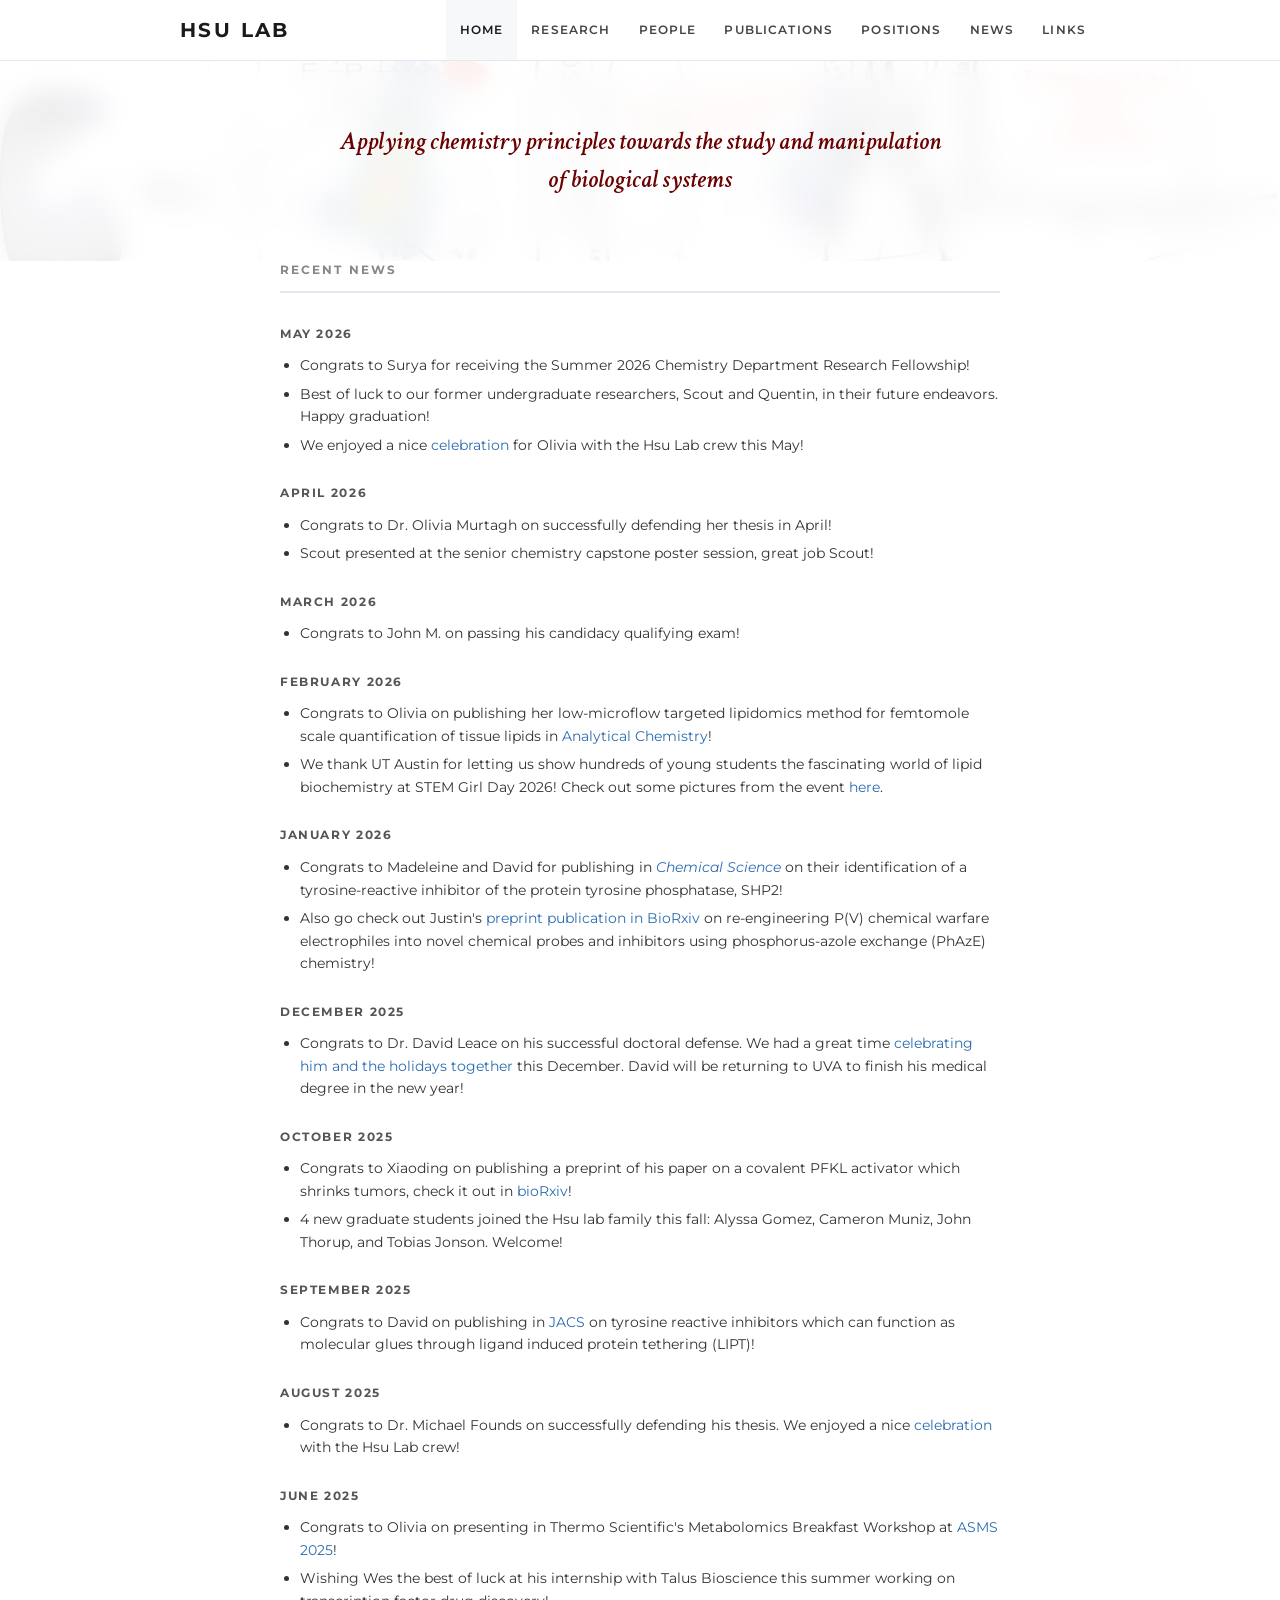
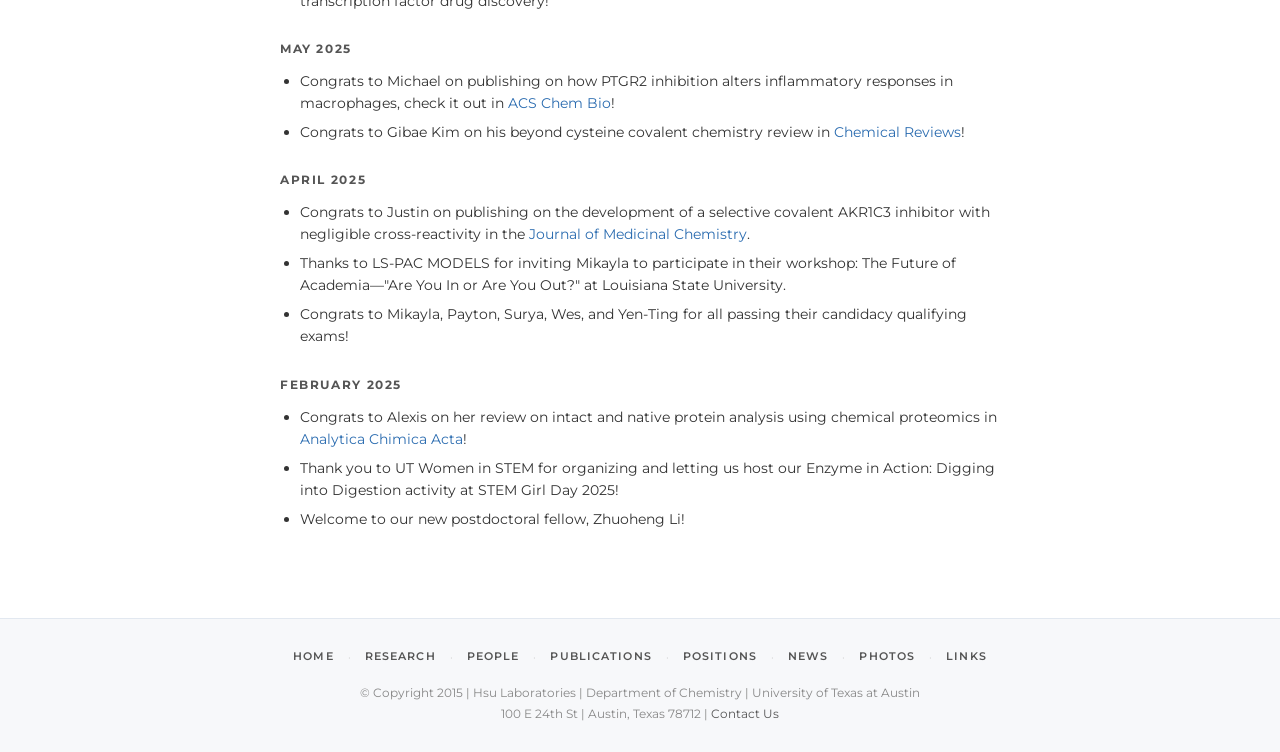
==== index.html @ 9f92a569 "Refine hero: slimmer, darker overlay, bigger crimson text" ====
<!DOCTYPE html>
<html lang="en">
<head>
  <meta charset="UTF-8">
  <meta name="viewport" content="width=device-width, initial-scale=1.0">
  <title>HSU LAB - HOME</title>
  <meta name="description" content="Hsu Lab - Chemical Biology, Metabolomics, Lipidomics at UT Austin">
  <link rel="stylesheet" href="style.css">
<style>
.home-hero {
  position: relative;
  background-image: url('Wallpaper2018.jpg');
  background-size: cover;
  background-position: center;
  min-height: 200px;
  display: flex;
  align-items: center;
  justify-content: center;
  text-align: center;
  overflow: hidden;
}
.home-hero::before {
  content: '';
  position: absolute;
  inset: 0;
  background: rgba(255,255,255,0.75);
  backdrop-filter: blur(14px);
  -webkit-backdrop-filter: blur(14px);
}
.hero-tagline {
  position: relative;
  font-family: 'Crimson Text', serif;
  font-size: 1.55rem;
  font-style: italic;
  font-weight: 600;
  color: #6b0000;
  max-width: 680px;
  padding: 32px 32px;
  line-height: 1.55;
  animation: fadeIn 2s ease forwards;
}
@keyframes fadeIn {
  from { opacity: 0; }
  to   { opacity: 1; }
}
</style>
</head>
<body>

<header>
  <div class="header-inner">
    <a class="site-logo" href="index.html">HSU LAB</a>
    <nav>
      <ul>
        <li><a href="index.html" class="active">Home</a></li>
        <li><a href="research.html">Research</a></li>
        <li><a href="people.html">People</a></li>
        <li><a href="publications.html">Publications</a></li>
        <li><a href="positions.html">Positions</a></li>
        <li><a href="news.html">News</a></li>
        <li><a href="links.html">Links</a></li>
      </ul>
    </nav>
  </div>
</header>

<div class="home-hero">
  <p class="hero-tagline"><em>Applying chemistry principles towards the study and manipulation of biological systems</em></p>
</div>

<main>
  <div class="news-section">
    <h2>Recent News</h2>

    <div class="news-month">
      <h3>May 2026</h3>
      <ul>
        <li>Congrats to Surya for receiving the Summer 2026 Chemistry Department Research Fellowship!</li>
        <li>Best of luck to our former undergraduate researchers, Scout and Quentin, in their future endeavors. Happy graduation!</li>
        <li>We enjoyed a nice <a href="photos.html">celebration</a> for Olivia with the Hsu Lab crew this May!</li>
      </ul>
    </div>

    <div class="news-month">
      <h3>April 2026</h3>
      <ul>
        <li>Congrats to Dr. Olivia Murtagh on successfully defending her thesis in April!</li>
        <li>Scout presented at the senior chemistry capstone poster session, great job Scout!</li>
      </ul>
    </div>

    <div class="news-month">
      <h3>March 2026</h3>
      <ul>
        <li>Congrats to John M. on passing his candidacy qualifying exam!</li>
      </ul>
    </div>

    <div class="news-month">
      <h3>February 2026</h3>
      <ul>
        <li>Congrats to Olivia on publishing her low-microflow targeted lipidomics method for femtomole scale quantification of tissue lipids in <a href="https://pubs.acs.org/doi/full/10.1021/acs.analchem.5c05829" target="_blank">Analytical Chemistry</a>!</li>
        <li>We thank UT Austin for letting us show hundreds of young students the fascinating world of lipid biochemistry at STEM Girl Day 2026! Check out some pictures from the event <a href="photos.html">here</a>.</li>
      </ul>
    </div>

    <div class="news-month">
      <h3>January 2026</h3>
      <ul>
        <li>Congrats to Madeleine and David for publishing in <em><a href="https://pubs.rsc.org/en/content/articlelanding/2026/sc/d5sc07398g" target="_blank">Chemical Science</a></em> on their identification of a tyrosine-reactive inhibitor of the protein tyrosine phosphatase, SHP2!</li>
        <li>Also go check out Justin's <a href="http://biorxiv.org/content/10.64898/2026.01.27.702106v1.abstract" target="_blank">preprint publication in BioRxiv</a> on re-engineering P(V) chemical warfare electrophiles into novel chemical probes and inhibitors using phosphorus-azole exchange (PhAzE) chemistry!</li>
      </ul>
    </div>

    <div class="news-month">
      <h3>December 2025</h3>
      <ul>
        <li>Congrats to Dr. David Leace on his successful doctoral defense. We had a great time <a href="photos.html">celebrating him and the holidays together</a> this December. David will be returning to UVA to finish his medical degree in the new year!</li>
      </ul>
    </div>

    <div class="news-month">
      <h3>October 2025</h3>
      <ul>
        <li>Congrats to Xiaoding on publishing a preprint of his paper on a covalent PFKL activator which shrinks tumors, check it out in <a href="https://pmc.ncbi.nlm.nih.gov/articles/PMC12621983/" target="_blank">bioRxiv</a>!</li>
        <li>4 new graduate students joined the Hsu lab family this fall: Alyssa Gomez, Cameron Muniz, John Thorup, and Tobias Jonson. Welcome!</li>
      </ul>
    </div>

    <div class="news-month">
      <h3>September 2025</h3>
      <ul>
        <li>Congrats to David on publishing in <a href="https://pubs.acs.org/doi/10.1021/jacs.5c06951" target="_blank">JACS</a> on tyrosine reactive inhibitors which can function as molecular glues through ligand induced protein tethering (LIPT)!</li>
      </ul>
    </div>

    <div class="news-month">
      <h3>August 2025</h3>
      <ul>
        <li>Congrats to Dr. Michael Founds on successfully defending his thesis. We enjoyed a nice <a href="photos.html">celebration</a> with the Hsu Lab crew!</li>
      </ul>
    </div>

    <div class="news-month">
      <h3>June 2025</h3>
      <ul>
        <li>Congrats to Olivia on presenting in Thermo Scientific's Metabolomics Breakfast Workshop at <a href="https://assets.thermofisher.com/TFS-Assets/CMD/brochures/bk-003744-ASMS-2025-bk003744-en-teaser.pdf" target="_blank">ASMS 2025</a>!</li>
        <li>Wishing Wes the best of luck at his internship with Talus Bioscience this summer working on transcription factor drug discovery!</li>
      </ul>
    </div>

    <div class="news-month">
      <h3>May 2025</h3>
      <ul>
        <li>Congrats to Michael on publishing on how PTGR2 inhibition alters inflammatory responses in macrophages, check it out in <a href="https://pubs.acs.org/doi/full/10.1021/acschembio.5c00231" target="_blank">ACS Chem Bio</a>!</li>
        <li>Congrats to Gibae Kim on his beyond cysteine covalent chemistry review in <a href="https://pubs.acs.org/doi/10.1021/acs.chemrev.5c00001" target="_blank">Chemical Reviews</a>!</li>
      </ul>
    </div>

    <div class="news-month">
      <h3>April 2025</h3>
      <ul>
        <li>Congrats to Justin on publishing on the development of a selective covalent AKR1C3 inhibitor with negligible cross-reactivity in the <a href="https://pubs.acs.org/doi/full/10.1021/acs.jmedchem.5c00050" target="_blank">Journal of Medicinal Chemistry</a>.</li>
        <li>Thanks to LS-PAC MODELS for inviting Mikayla to participate in their workshop: The Future of Academia—"Are You In or Are You Out?" at Louisiana State University.</li>
        <li>Congrats to Mikayla, Payton, Surya, Wes, and Yen-Ting for all passing their candidacy qualifying exams!</li>
      </ul>
    </div>

    <div class="news-month">
      <h3>February 2025</h3>
      <ul>
        <li>Congrats to Alexis on her review on intact and native protein analysis using chemical proteomics in <a href="https://www.sciencedirect.com/science/article/pii/S0003267024013527?via%3Dihub" target="_blank">Analytica Chimica Acta</a>!</li>
        <li>Thank you to UT Women in STEM for organizing and letting us host our Enzyme in Action: Digging into Digestion activity at STEM Girl Day 2025!</li>
        <li>Welcome to our new postdoctoral fellow, Zhuoheng Li!</li>
      </ul>
    </div>
  </div>
</main>

<footer>
  <div class="footer-nav">
    <a href="index.html">Home</a><span>·</span>
    <a href="research.html">Research</a><span>·</span>
    <a href="people.html">People</a><span>·</span>
    <a href="publications.html">Publications</a><span>·</span>
    <a href="positions.html">Positions</a><span>·</span>
    <a href="news.html">News</a><span>·</span>
    <a href="photos.html">Photos</a><span>·</span>
    <a href="links.html">Links</a>
  </div>
  <p class="footer-copy">
    © Copyright 2015 | Hsu Laboratories | Department of Chemistry | University of Texas at Austin<br>
    100 E 24th St | Austin, Texas 78712 | <a href="mailto:ken.hsu@austin.utexas.edu">Contact Us</a>
  </p>
</footer>

</body>
</html>
---- style.css ----
/* ============================================================
   HSU LAB — Global Stylesheet
   Faithful recreation of hsulab.com (Weebly original)
   ============================================================ */

@import url('https://fonts.googleapis.com/css2?family=Montserrat:wght@300;400;500;600;700&family=Crimson+Text:ital,wght@0,400;0,600;1,400&display=swap');

/* ---- Reset & Base ---- */
*, *::before, *::after { box-sizing: border-box; margin: 0; padding: 0; }

html { font-size: 16px; scroll-behavior: smooth; }

body {
  font-family: 'Montserrat', sans-serif;
  font-weight: 400;
  color: #333;
  background: #fff;
  line-height: 1.7;
}

a { color: #2b6cb0; text-decoration: none; }
a:hover { text-decoration: underline; }

img { max-width: 100%; height: auto; display: block; }

/* ---- Layout ---- */
.site-wrapper {
  max-width: 960px;
  margin: 0 auto;
  padding: 0 20px;
}

/* ============================================================
   HEADER & NAV
   ============================================================ */
header {
  background: #fff;
  border-bottom: 1px solid #e2e8f0;
  position: sticky;
  top: 0;
  z-index: 100;
}

.header-inner {
  max-width: 960px;
  margin: 0 auto;
  padding: 0 20px;
  display: flex;
  align-items: center;
  justify-content: space-between;
  height: 60px;
}

.site-logo {
  font-family: 'Montserrat', sans-serif;
  font-size: 1.25rem;
  font-weight: 700;
  letter-spacing: 0.12em;
  color: #1a1a1a;
  text-decoration: none;
}
.site-logo:hover { text-decoration: none; color: #1a1a1a; }

nav ul {
  list-style: none;
  display: flex;
  gap: 0;
}

nav ul li a {
  display: block;
  padding: 0 14px;
  line-height: 60px;
  font-size: 0.72rem;
  font-weight: 600;
  letter-spacing: 0.1em;
  text-transform: uppercase;
  color: #444;
  text-decoration: none;
  transition: color 0.2s, background 0.2s;
}

nav ul li a:hover,
nav ul li a.active {
  color: #1a1a1a;
  background: #f7f8fa;
  text-decoration: none;
}

/* ============================================================
   PAGE HERO BANNER
   ============================================================ */
.page-hero {
  background: #f7f8fa;
  border-bottom: 1px solid #e2e8f0;
  padding: 38px 20px 32px;
  text-align: center;
}

.page-hero h1 {
  font-family: 'Montserrat', sans-serif;
  font-size: 0.8rem;
  font-weight: 700;
  letter-spacing: 0.18em;
  text-transform: uppercase;
  color: #666;
}

/* ============================================================
   HOME PAGE
   ============================================================ */
.home-tagline {
  text-align: center;
  padding: 52px 20px 44px;
  max-width: 720px;
  margin: 0 auto;
}

.home-tagline p {
  font-family: 'Crimson Text', serif;
  font-size: 1.45rem;
  font-style: italic;
  color: #444;
  line-height: 1.6;
}

/* ---- News section ---- */
.news-section {
  max-width: 760px;
  margin: 0 auto;
  padding: 0 20px 60px;
}

.news-section h2 {
  font-size: 0.72rem;
  font-weight: 700;
  letter-spacing: 0.18em;
  text-transform: uppercase;
  color: #888;
  border-bottom: 2px solid #e2e8f0;
  padding-bottom: 10px;
  margin-bottom: 32px;
}

.news-month {
  margin-bottom: 28px;
}

.news-month h3 {
  font-size: 0.72rem;
  font-weight: 700;
  letter-spacing: 0.14em;
  text-transform: uppercase;
  color: #555;
  margin-bottom: 10px;
}

.news-month ul {
  list-style: disc;
  padding-left: 20px;
}

.news-month ul li {
  font-size: 0.88rem;
  color: #333;
  margin-bottom: 6px;
  line-height: 1.6;
}

.news-month ul li a { color: #2b6cb0; }

/* ============================================================
   PEOPLE PAGE
   ============================================================ */
.people-section {
  max-width: 900px;
  margin: 0 auto;
  padding: 40px 20px 60px;
}

.people-section h2 {
  font-size: 0.72rem;
  font-weight: 700;
  letter-spacing: 0.18em;
  text-transform: uppercase;
  color: #888;
  border-bottom: 2px solid #e2e8f0;
  padding-bottom: 10px;
  margin-bottom: 30px;
}

/* PI block */
.pi-block {
  display: flex;
  gap: 32px;
  margin-bottom: 48px;
  align-items: flex-start;
}

.pi-block img {
  width: 160px;
  height: 200px;
  object-fit: cover;
  flex-shrink: 0;
  border: 1px solid #e2e8f0;
}

.pi-info h3 {
  font-size: 0.82rem;
  font-weight: 700;
  letter-spacing: 0.1em;
  text-transform: uppercase;
  margin-bottom: 4px;
}

.pi-info .pi-title {
  font-size: 0.8rem;
  font-style: italic;
  color: #666;
  margin-bottom: 12px;
}

.pi-info p, .pi-info li {
  font-size: 0.84rem;
  color: #444;
  line-height: 1.65;
}

.pi-info ul { padding-left: 18px; margin-top: 8px; }

.pi-links { margin-top: 12px; display: flex; gap: 12px; flex-wrap: wrap; }
.pi-links a {
  font-size: 0.75rem;
  font-weight: 600;
  letter-spacing: 0.08em;
  text-transform: uppercase;
  color: #2b6cb0;
  border: 1px solid #2b6cb0;
  padding: 4px 10px;
  border-radius: 2px;
  text-decoration: none;
  transition: background 0.2s, color 0.2s;
}
.pi-links a:hover { background: #2b6cb0; color: #fff; text-decoration: none; }

/* Group nav buttons */
.group-links {
  display: flex;
  gap: 12px;
  margin-bottom: 40px;
  flex-wrap: wrap;
}
.group-links a {
  font-size: 0.75rem;
  font-weight: 600;
  letter-spacing: 0.1em;
  text-transform: uppercase;
  color: #444;
  border: 1px solid #ccc;
  padding: 6px 14px;
  border-radius: 2px;
  text-decoration: none;
  transition: background 0.2s, border-color 0.2s;
}
.group-links a:hover { background: #f0f0f0; text-decoration: none; }

/* Person table rows */
.person-group-title {
  font-size: 0.72rem;
  font-weight: 700;
  letter-spacing: 0.14em;
  text-transform: uppercase;
  color: #555;
  border-bottom: 1px solid #e2e8f0;
  padding-bottom: 8px;
  margin: 36px 0 20px;
}

.person-row {
  display: flex;
  gap: 24px;
  margin-bottom: 28px;
  align-items: flex-start;
}

.person-row img {
  width: 110px;
  height: 130px;
  object-fit: cover;
  flex-shrink: 0;
  border: 1px solid #e2e8f0;
  background: #f7f8fa;
}

.person-photo-placeholder {
  width: 110px;
  height: 130px;
  flex-shrink: 0;
  background: #f0f0f0;
  border: 1px solid #e2e8f0;
}

.person-info h4 {
  font-size: 0.84rem;
  font-weight: 700;
  margin-bottom: 4px;
}

.person-info p {
  font-size: 0.82rem;
  color: #444;
  margin-bottom: 2px;
  line-height: 1.6;
}

.person-info a { color: #2b6cb0; }

/* ============================================================
   PUBLICATIONS PAGE
   ============================================================ */
.pubs-section {
  max-width: 860px;
  margin: 0 auto;
  padding: 40px 20px 60px;
}

.pubs-intro {
  font-size: 0.88rem;
  color: #444;
  margin-bottom: 32px;
  padding-bottom: 20px;
  border-bottom: 2px solid #e2e8f0;
}

.pubs-intro a { color: #2b6cb0; }

.pubs-section h2 {
  font-size: 0.72rem;
  font-weight: 700;
  letter-spacing: 0.18em;
  text-transform: uppercase;
  color: #888;
  margin-bottom: 24px;
}

.pub-entry {
  display: flex;
  gap: 20px;
  margin-bottom: 20px;
  align-items: flex-start;
  padding-bottom: 16px;
  border-bottom: 1px solid #f0f0f0;
}

.pub-number {
  font-size: 0.78rem;
  font-weight: 700;
  color: #aaa;
  min-width: 28px;
  padding-top: 2px;
  flex-shrink: 0;
  text-align: right;
}

.pub-content {
  flex: 1;
  font-size: 0.84rem;
  line-height: 1.65;
  color: #333;
}

.pub-content a { color: #2b6cb0; }
.pub-content em { font-style: italic; }
.pub-content strong { font-weight: 700; }

.pub-image {
  width: 120px;
  flex-shrink: 0;
}
.pub-image img {
  width: 100%;
  border: 1px solid #e2e8f0;
}

.pubs-section .section-divider {
  margin: 36px 0 24px;
  padding-top: 20px;
  border-top: 2px solid #e2e8f0;
}

/* ============================================================
   RESEARCH PAGE
   ============================================================ */
.research-section {
  max-width: 900px;
  margin: 0 auto;
  padding: 40px 20px 60px;
}

.research-overview {
  font-family: 'Crimson Text', serif;
  font-size: 1.15rem;
  color: #333;
  line-height: 1.75;
  margin-bottom: 44px;
  padding-bottom: 32px;
  border-bottom: 1px solid #e2e8f0;
}

.research-areas {
  display: grid;
  grid-template-columns: 1fr 1fr;
  gap: 32px;
}

.research-area img {
  width: 100%;
  border: 1px solid #e2e8f0;
  margin-bottom: 14px;
}

.research-area h3 {
  font-size: 0.82rem;
  font-weight: 700;
  line-height: 1.5;
  color: #333;
}

/* ============================================================
   FOOTER
   ============================================================ */
footer {
  background: #f7f8fa;
  border-top: 1px solid #e2e8f0;
  padding: 28px 20px;
  text-align: center;
}

.footer-nav {
  display: flex;
  justify-content: center;
  gap: 6px;
  flex-wrap: wrap;
  margin-bottom: 16px;
}

.footer-nav a {
  font-size: 0.7rem;
  font-weight: 600;
  letter-spacing: 0.1em;
  text-transform: uppercase;
  color: #555;
  padding: 0 8px;
  text-decoration: none;
}
.footer-nav a:hover { color: #1a1a1a; }
.footer-nav span { color: #ccc; font-size: 0.7rem; line-height: 1.8; }

.footer-copy {
  font-size: 0.75rem;
  color: #888;
  line-height: 1.7;
}
.footer-copy a { color: #555; }
.footer-copy a:hover { color: #1a1a1a; }

/* ============================================================
   RESPONSIVE
   ============================================================ */
@media (max-width: 720px) {
  .header-inner { height: auto; flex-direction: column; padding: 12px 16px; gap: 8px; }
  nav ul { flex-wrap: wrap; justify-content: center; }
  nav ul li a { line-height: 2; padding: 0 8px; font-size: 0.66rem; }
  .pi-block { flex-direction: column; }
  .research-areas { grid-template-columns: 1fr; }
  .pub-image { display: none; }
}
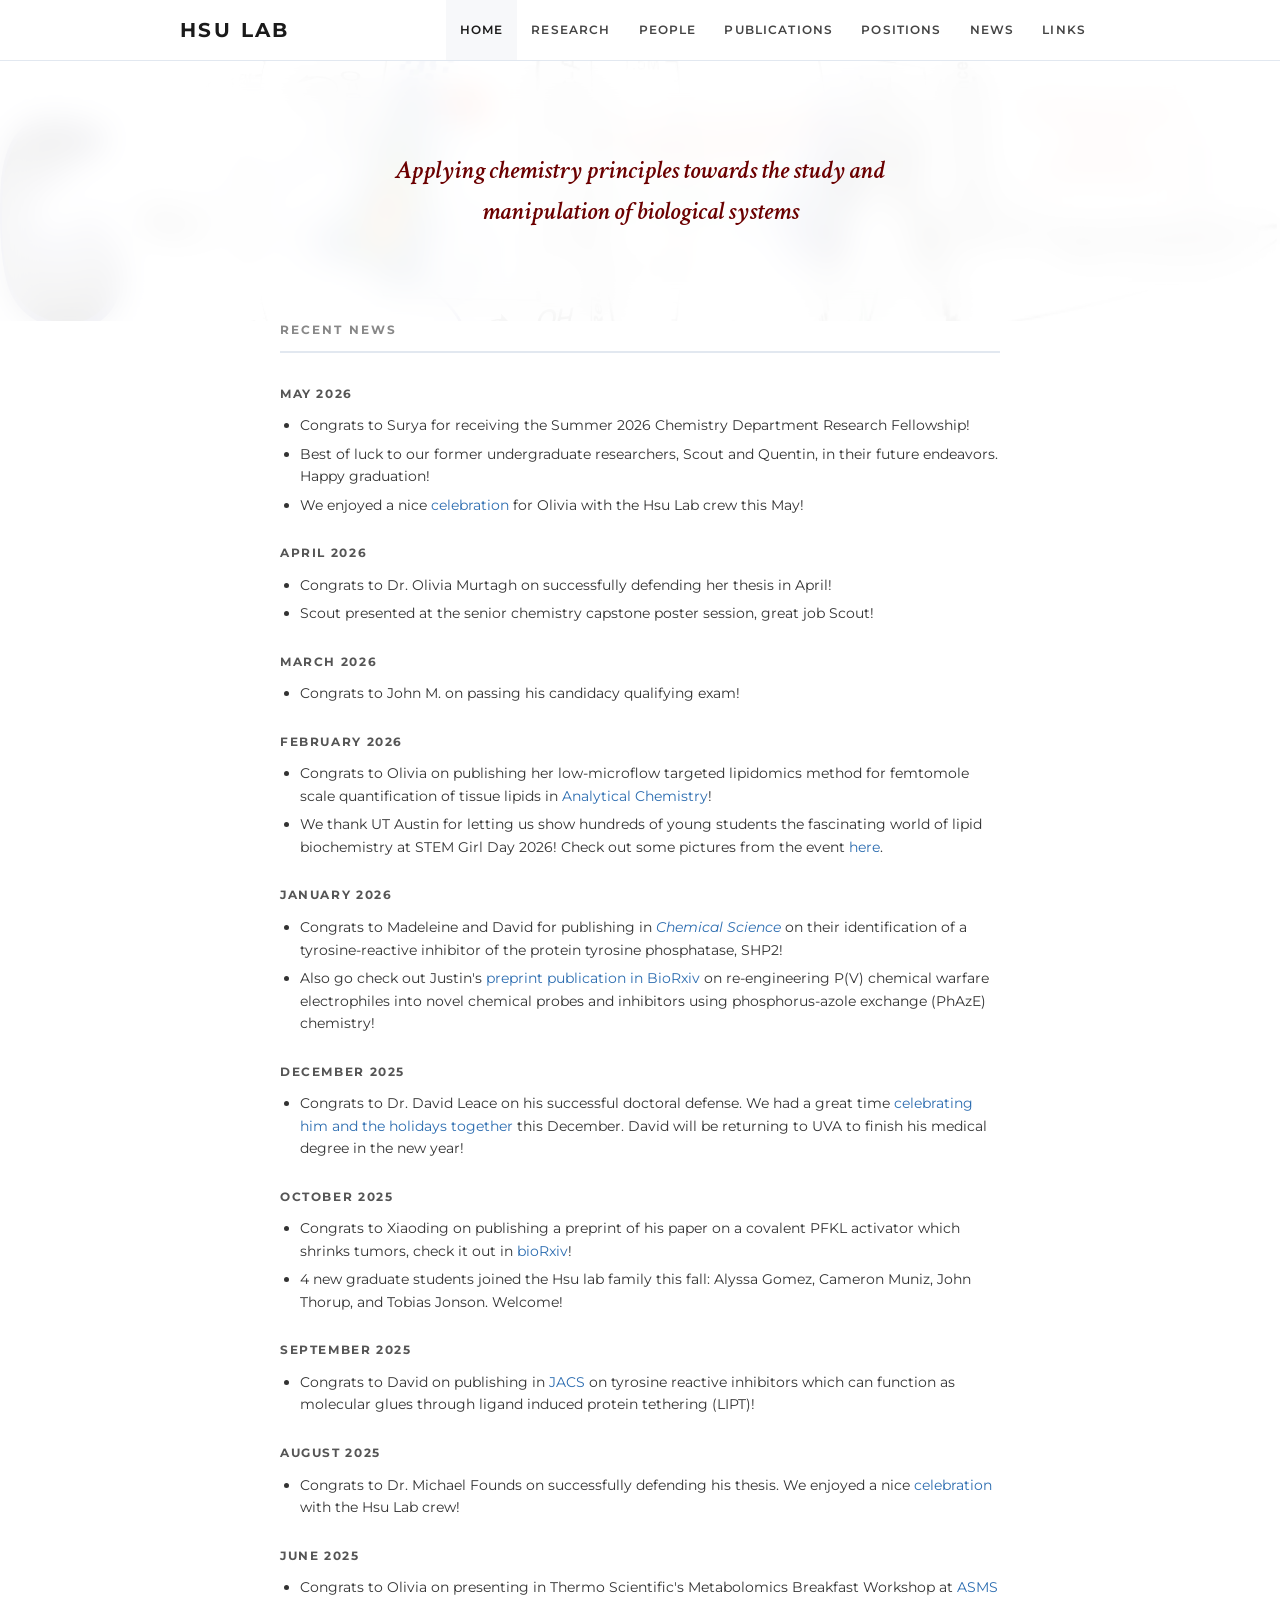
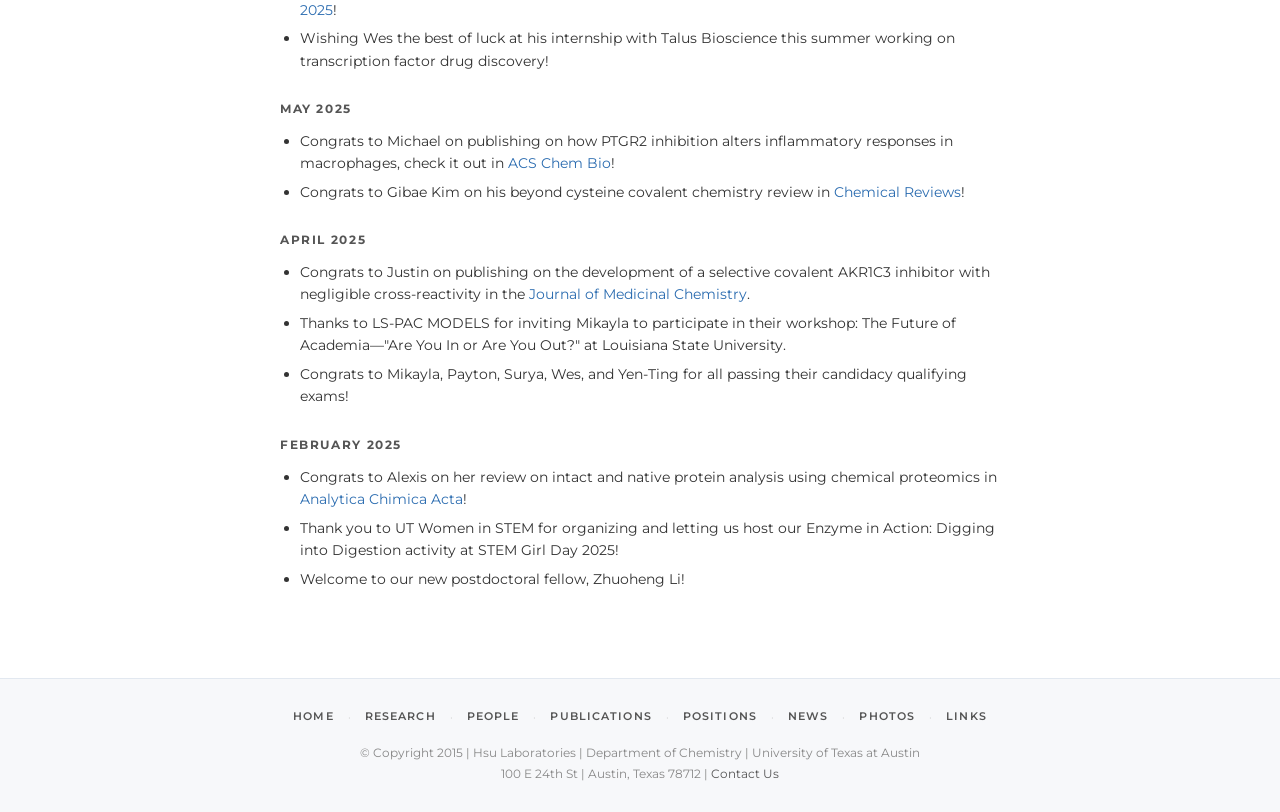
==== commit ce5de407: "Match Weebly: giant centered logo, crisp hero, fade-in text" ====
--- a/index.html
+++ b/index.html
@@ -12,7 +12,7 @@
   background-image: url('Wallpaper2018.jpg');
   background-size: cover;
   background-position: center;
-  min-height: 200px;
+  min-height: 260px;
   display: flex;
   align-items: center;
   justify-content: center;
@@ -23,21 +23,22 @@
   content: '';
   position: absolute;
   inset: 0;
-  background: rgba(255,255,255,0.75);
-  backdrop-filter: blur(14px);
-  -webkit-backdrop-filter: blur(14px);
+  background: rgba(255,255,255,0.80);
+  backdrop-filter: blur(16px);
+  -webkit-backdrop-filter: blur(16px);
 }
 .hero-tagline {
   position: relative;
   font-family: 'Crimson Text', serif;
-  font-size: 1.55rem;
+  font-size: 1.65rem;
   font-style: italic;
   font-weight: 600;
   color: #6b0000;
   max-width: 680px;
-  padding: 32px 32px;
+  padding: 0 32px;
   line-height: 1.55;
-  animation: fadeIn 2s ease forwards;
+  opacity: 0;
+  animation: fadeIn 2.2s ease 0.3s forwards;
 }
 @keyframes fadeIn {
   from { opacity: 0; }
--- a/style.css
+++ b/style.css
@@ -36,9 +36,6 @@
 header {
   background: #fff;
   border-bottom: 1px solid #e2e8f0;
-  position: sticky;
-  top: 0;
-  z-index: 100;
 }
 
 .header-inner {
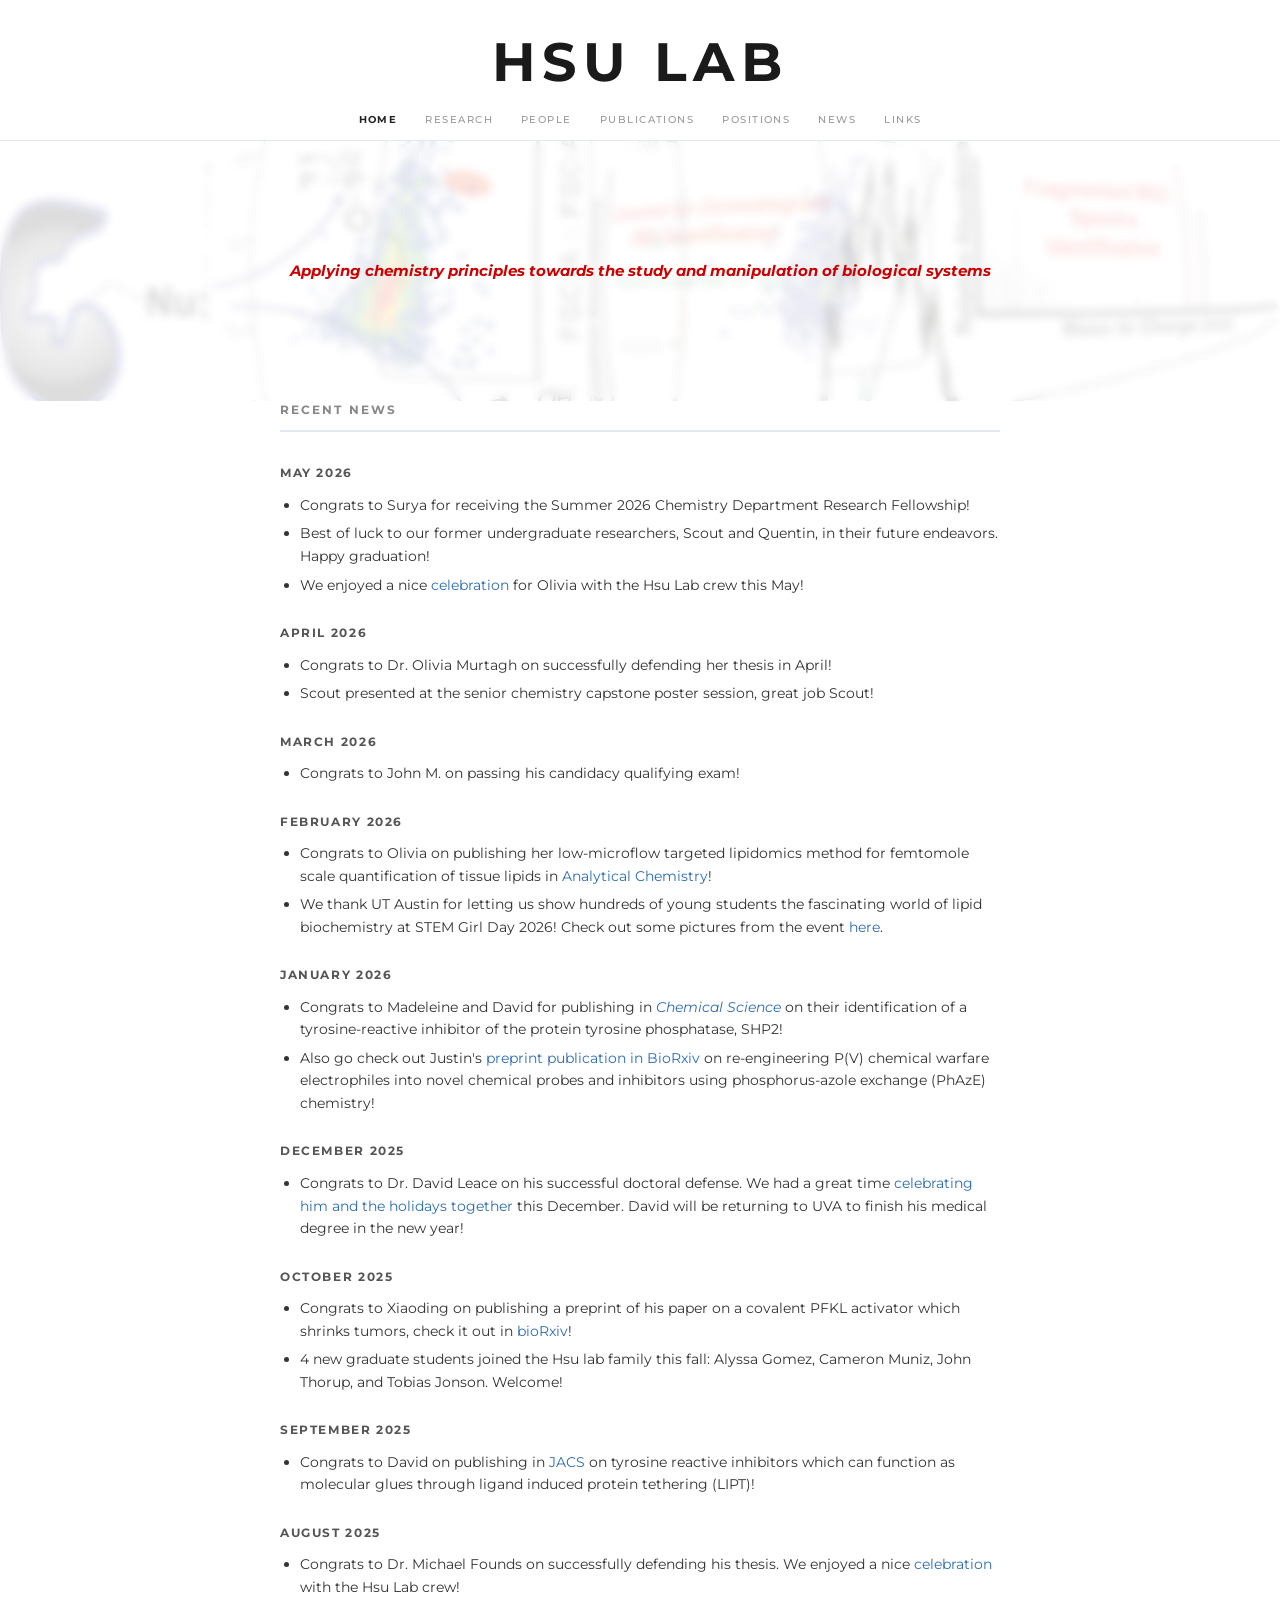
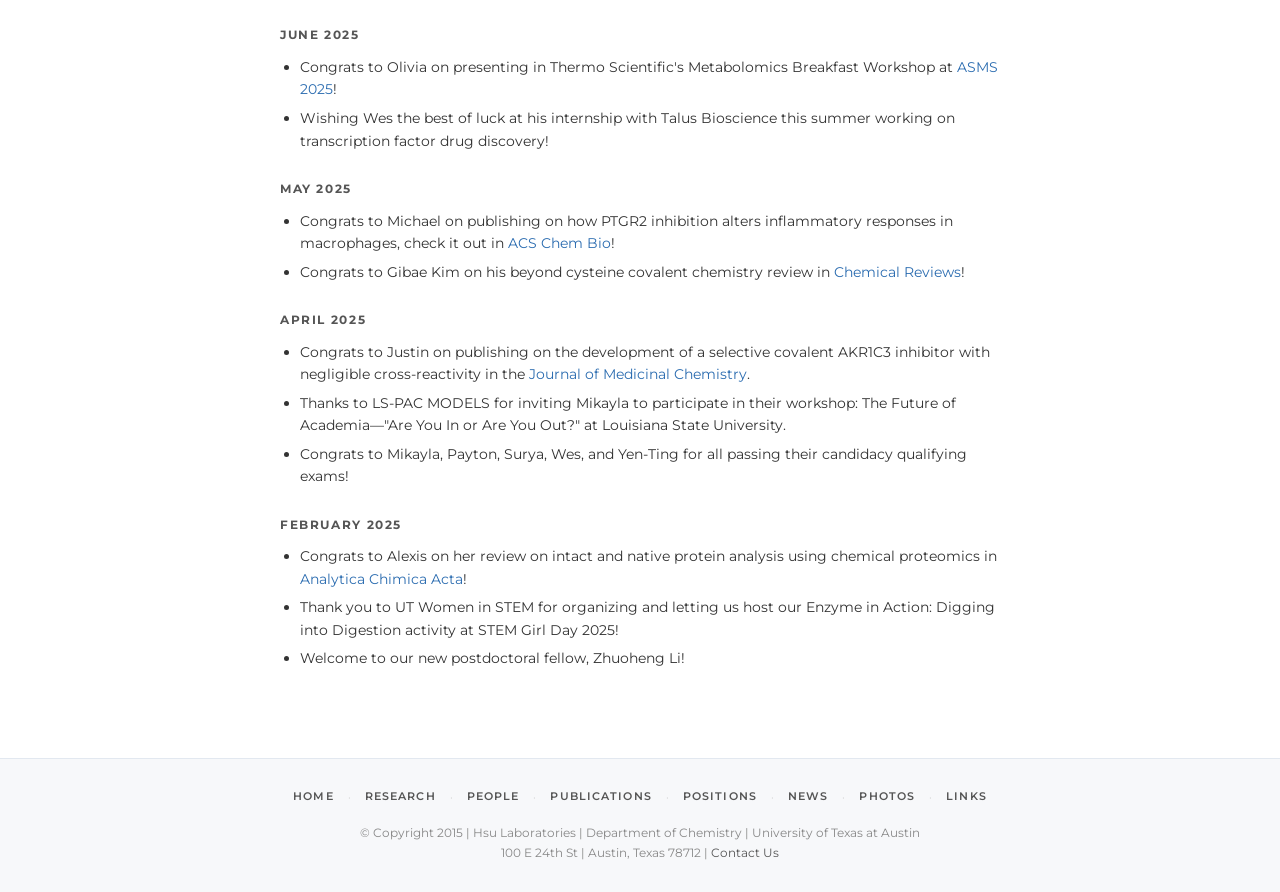
==== commit f0dca6c5: "Hero: less blur, bright red, bold single-line text" ====
--- a/index.html
+++ b/index.html
@@ -23,22 +23,23 @@
   content: '';
   position: absolute;
   inset: 0;
-  background: rgba(255,255,255,0.80);
-  backdrop-filter: blur(16px);
-  -webkit-backdrop-filter: blur(16px);
+  background: rgba(255,255,255,0.55);
+  backdrop-filter: blur(4px);
+  -webkit-backdrop-filter: blur(4px);
 }
 .hero-tagline {
   position: relative;
-  font-family: 'Crimson Text', serif;
-  font-size: 1.65rem;
+  font-family: 'Montserrat', sans-serif;
+  font-size: 0.95rem;
   font-style: italic;
-  font-weight: 600;
-  color: #6b0000;
-  max-width: 680px;
-  padding: 0 32px;
-  line-height: 1.55;
+  font-weight: 700;
+  color: #cc0000;
+  max-width: 900px;
+  padding: 0 40px;
+  line-height: 1.4;
+  white-space: nowrap;
   opacity: 0;
-  animation: fadeIn 2.2s ease 0.3s forwards;
+  animation: fadeIn 2.2s ease 0.4s forwards;
 }
 @keyframes fadeIn {
   from { opacity: 0; }
--- a/style.css
+++ b/style.css
@@ -1,37 +1,18 @@
 /* ============================================================
    HSU LAB — Global Stylesheet
-   Faithful recreation of hsulab.com (Weebly original)
-   ============================================================ */
-
-@import url('https://fonts.googleapis.com/css2?family=Montserrat:wght@300;400;500;600;700&family=Crimson+Text:ital,wght@0,400;0,600;1,400&display=swap');
-
-/* ---- Reset & Base ---- */
+   ============================================================ */
+
+@import url('https://fonts.googleapis.com/css2?family=Montserrat:wght@300;400;500;600;700&family=Crimson+Text:ital,wght@0,400;0,600;1,400;1,600&display=swap');
+
 *, *::before, *::after { box-sizing: border-box; margin: 0; padding: 0; }
-
-html { font-size: 16px; scroll-behavior: smooth; }
-
-body {
-  font-family: 'Montserrat', sans-serif;
-  font-weight: 400;
-  color: #333;
-  background: #fff;
-  line-height: 1.7;
-}
-
+html { font-size: 16px; }
+body { font-family: 'Montserrat', sans-serif; font-weight: 400; color: #333; background: #fff; line-height: 1.7; }
 a { color: #2b6cb0; text-decoration: none; }
 a:hover { text-decoration: underline; }
-
 img { max-width: 100%; height: auto; display: block; }
 
-/* ---- Layout ---- */
-.site-wrapper {
-  max-width: 960px;
-  margin: 0 auto;
-  padding: 0 20px;
-}
-
-/* ============================================================
-   HEADER & NAV
+/* ============================================================
+   HEADER & NAV — giant centered logo, nav below
    ============================================================ */
 header {
   background: #fff;
@@ -41,47 +22,91 @@
 .header-inner {
   max-width: 960px;
   margin: 0 auto;
-  padding: 0 20px;
+  padding: 32px 20px 0;
   display: flex;
+  flex-direction: column;
   align-items: center;
-  justify-content: space-between;
-  height: 60px;
+  gap: 0;
 }
 
 .site-logo {
   font-family: 'Montserrat', sans-serif;
-  font-size: 1.25rem;
+  font-size: 3.4rem;
   font-weight: 700;
   letter-spacing: 0.12em;
   color: #1a1a1a;
   text-decoration: none;
+  text-transform: uppercase;
+  text-align: center;
+  display: block;
+  line-height: 1.1;
+  margin-bottom: 8px;
 }
 .site-logo:hover { text-decoration: none; color: #1a1a1a; }
 
 nav ul {
   list-style: none;
   display: flex;
+  flex-wrap: wrap;
+  justify-content: center;
   gap: 0;
 }
 
 nav ul li a {
   display: block;
   padding: 0 14px;
-  line-height: 60px;
-  font-size: 0.72rem;
+  line-height: 40px;
+  font-size: 0.65rem;
+  font-weight: 500;
+  letter-spacing: 0.14em;
+  text-transform: uppercase;
+  color: #999;
+  text-decoration: none;
+  transition: color 0.2s;
+}
+
+nav ul li a:hover { color: #222; text-decoration: none; }
+nav ul li a.active { color: #222; font-weight: 700; }
+
+/* ============================================================
+   HOME HERO
+   ============================================================ */
+.home-hero {
+  position: relative;
+  background-image: url('Wallpaper2018.jpg');
+  background-size: cover;
+  background-position: center;
+  min-height: 300px;
+  display: flex;
+  align-items: center;
+  justify-content: center;
+  text-align: center;
+  overflow: hidden;
+}
+.home-hero::before {
+  content: '';
+  position: absolute;
+  inset: 0;
+  background: rgba(255,255,255,0.78);
+  backdrop-filter: blur(18px);
+  -webkit-backdrop-filter: blur(18px);
+}
+.hero-tagline {
+  position: relative;
+  font-family: 'Crimson Text', serif;
+  font-size: 1.7rem;
+  font-style: italic;
   font-weight: 600;
-  letter-spacing: 0.1em;
-  text-transform: uppercase;
-  color: #444;
-  text-decoration: none;
-  transition: color 0.2s, background 0.2s;
-}
-
-nav ul li a:hover,
-nav ul li a.active {
-  color: #1a1a1a;
-  background: #f7f8fa;
-  text-decoration: none;
+  color: #6b0000;
+  max-width: 700px;
+  padding: 0 40px;
+  line-height: 1.5;
+  opacity: 0;
+  animation: fadeIn 2.2s ease 0.4s forwards;
+}
+@keyframes fadeIn {
+  from { opacity: 0; }
+  to   { opacity: 1; }
 }
 
 /* ============================================================
@@ -93,7 +118,6 @@
   padding: 38px 20px 32px;
   text-align: center;
 }
-
 .page-hero h1 {
   font-family: 'Montserrat', sans-serif;
   font-size: 0.8rem;
@@ -104,30 +128,18 @@
 }
 
 /* ============================================================
-   HOME PAGE
-   ============================================================ */
-.home-tagline {
-  text-align: center;
-  padding: 52px 20px 44px;
-  max-width: 720px;
-  margin: 0 auto;
-}
-
-.home-tagline p {
-  font-family: 'Crimson Text', serif;
-  font-size: 1.45rem;
-  font-style: italic;
-  color: #444;
-  line-height: 1.6;
-}
-
-/* ---- News section ---- */
+   LAYOUT
+   ============================================================ */
+.site-wrapper { max-width: 960px; margin: 0 auto; padding: 0 20px; }
+
+/* ============================================================
+   NEWS SECTION
+   ============================================================ */
 .news-section {
   max-width: 760px;
   margin: 0 auto;
   padding: 0 20px 60px;
 }
-
 .news-section h2 {
   font-size: 0.72rem;
   font-weight: 700;
@@ -138,11 +150,7 @@
   padding-bottom: 10px;
   margin-bottom: 32px;
 }
-
-.news-month {
-  margin-bottom: 28px;
-}
-
+.news-month { margin-bottom: 28px; }
 .news-month h3 {
   font-size: 0.72rem;
   font-weight: 700;
@@ -151,313 +159,85 @@
   color: #555;
   margin-bottom: 10px;
 }
-
-.news-month ul {
-  list-style: disc;
-  padding-left: 20px;
-}
-
-.news-month ul li {
-  font-size: 0.88rem;
-  color: #333;
-  margin-bottom: 6px;
-  line-height: 1.6;
-}
-
+.news-month ul { list-style: disc; padding-left: 20px; }
+.news-month ul li { font-size: 0.88rem; color: #333; margin-bottom: 6px; line-height: 1.6; }
 .news-month ul li a { color: #2b6cb0; }
 
 /* ============================================================
    PEOPLE PAGE
    ============================================================ */
-.people-section {
-  max-width: 900px;
-  margin: 0 auto;
-  padding: 40px 20px 60px;
-}
-
+.people-section { max-width: 900px; margin: 0 auto; padding: 40px 20px 60px; }
 .people-section h2 {
-  font-size: 0.72rem;
-  font-weight: 700;
-  letter-spacing: 0.18em;
-  text-transform: uppercase;
-  color: #888;
-  border-bottom: 2px solid #e2e8f0;
-  padding-bottom: 10px;
-  margin-bottom: 30px;
-}
-
-/* PI block */
-.pi-block {
-  display: flex;
-  gap: 32px;
-  margin-bottom: 48px;
-  align-items: flex-start;
-}
-
-.pi-block img {
-  width: 160px;
-  height: 200px;
-  object-fit: cover;
-  flex-shrink: 0;
-  border: 1px solid #e2e8f0;
-}
-
-.pi-info h3 {
-  font-size: 0.82rem;
-  font-weight: 700;
-  letter-spacing: 0.1em;
-  text-transform: uppercase;
-  margin-bottom: 4px;
-}
-
-.pi-info .pi-title {
-  font-size: 0.8rem;
-  font-style: italic;
-  color: #666;
-  margin-bottom: 12px;
-}
-
-.pi-info p, .pi-info li {
-  font-size: 0.84rem;
-  color: #444;
-  line-height: 1.65;
-}
-
+  font-size: 0.72rem; font-weight: 700; letter-spacing: 0.18em;
+  text-transform: uppercase; color: #888; border-bottom: 2px solid #e2e8f0;
+  padding-bottom: 10px; margin-bottom: 30px;
+}
+.pi-block { display: flex; gap: 32px; margin-bottom: 48px; align-items: flex-start; }
+.pi-block img { width: 160px; height: 200px; object-fit: cover; flex-shrink: 0; border: 1px solid #e2e8f0; }
+.pi-info h3 { font-size: 0.82rem; font-weight: 700; letter-spacing: 0.1em; text-transform: uppercase; margin-bottom: 4px; }
+.pi-info .pi-title { font-size: 0.8rem; font-style: italic; color: #666; margin-bottom: 12px; }
+.pi-info p, .pi-info li { font-size: 0.84rem; color: #444; line-height: 1.65; }
 .pi-info ul { padding-left: 18px; margin-top: 8px; }
-
 .pi-links { margin-top: 12px; display: flex; gap: 12px; flex-wrap: wrap; }
 .pi-links a {
-  font-size: 0.75rem;
-  font-weight: 600;
-  letter-spacing: 0.08em;
-  text-transform: uppercase;
-  color: #2b6cb0;
-  border: 1px solid #2b6cb0;
-  padding: 4px 10px;
-  border-radius: 2px;
-  text-decoration: none;
-  transition: background 0.2s, color 0.2s;
+  font-size: 0.75rem; font-weight: 600; letter-spacing: 0.08em; text-transform: uppercase;
+  color: #2b6cb0; border: 1px solid #2b6cb0; padding: 4px 10px; border-radius: 2px;
+  text-decoration: none; transition: background 0.2s, color 0.2s;
 }
 .pi-links a:hover { background: #2b6cb0; color: #fff; text-decoration: none; }
-
-/* Group nav buttons */
-.group-links {
-  display: flex;
-  gap: 12px;
-  margin-bottom: 40px;
-  flex-wrap: wrap;
-}
+.group-links { display: flex; gap: 12px; margin-bottom: 40px; flex-wrap: wrap; }
 .group-links a {
-  font-size: 0.75rem;
-  font-weight: 600;
-  letter-spacing: 0.1em;
-  text-transform: uppercase;
-  color: #444;
-  border: 1px solid #ccc;
-  padding: 6px 14px;
-  border-radius: 2px;
-  text-decoration: none;
-  transition: background 0.2s, border-color 0.2s;
+  font-size: 0.75rem; font-weight: 600; letter-spacing: 0.1em; text-transform: uppercase;
+  color: #444; border: 1px solid #ccc; padding: 6px 14px; border-radius: 2px;
+  text-decoration: none; transition: background 0.2s;
 }
 .group-links a:hover { background: #f0f0f0; text-decoration: none; }
-
-/* Person table rows */
 .person-group-title {
-  font-size: 0.72rem;
-  font-weight: 700;
-  letter-spacing: 0.14em;
-  text-transform: uppercase;
-  color: #555;
-  border-bottom: 1px solid #e2e8f0;
-  padding-bottom: 8px;
-  margin: 36px 0 20px;
-}
-
-.person-row {
-  display: flex;
-  gap: 24px;
-  margin-bottom: 28px;
-  align-items: flex-start;
-}
-
-.person-row img {
-  width: 110px;
-  height: 130px;
-  object-fit: cover;
-  flex-shrink: 0;
-  border: 1px solid #e2e8f0;
-  background: #f7f8fa;
-}
-
-.person-photo-placeholder {
-  width: 110px;
-  height: 130px;
-  flex-shrink: 0;
-  background: #f0f0f0;
-  border: 1px solid #e2e8f0;
-}
-
-.person-info h4 {
-  font-size: 0.84rem;
-  font-weight: 700;
-  margin-bottom: 4px;
-}
-
-.person-info p {
-  font-size: 0.82rem;
-  color: #444;
-  margin-bottom: 2px;
-  line-height: 1.6;
-}
-
+  font-size: 0.72rem; font-weight: 700; letter-spacing: 0.14em; text-transform: uppercase;
+  color: #555; border-bottom: 1px solid #e2e8f0; padding-bottom: 8px; margin: 36px 0 20px;
+}
+.person-row { display: flex; gap: 24px; margin-bottom: 28px; align-items: flex-start; }
+.person-row img { width: 110px; height: 130px; object-fit: cover; flex-shrink: 0; border: 1px solid #e2e8f0; background: #f7f8fa; }
+.person-photo-placeholder { width: 110px; height: 130px; flex-shrink: 0; background: #f0f0f0; border: 1px solid #e2e8f0; }
+.person-info h4 { font-size: 0.84rem; font-weight: 700; margin-bottom: 4px; }
+.person-info p { font-size: 0.82rem; color: #444; margin-bottom: 2px; line-height: 1.6; }
 .person-info a { color: #2b6cb0; }
 
 /* ============================================================
    PUBLICATIONS PAGE
    ============================================================ */
-.pubs-section {
-  max-width: 860px;
-  margin: 0 auto;
-  padding: 40px 20px 60px;
-}
-
-.pubs-intro {
-  font-size: 0.88rem;
-  color: #444;
-  margin-bottom: 32px;
-  padding-bottom: 20px;
-  border-bottom: 2px solid #e2e8f0;
-}
-
+.pubs-section { max-width: 860px; margin: 0 auto; padding: 40px 20px 60px; }
+.pubs-intro { font-size: 0.88rem; color: #444; margin-bottom: 32px; padding-bottom: 20px; border-bottom: 2px solid #e2e8f0; }
 .pubs-intro a { color: #2b6cb0; }
-
-.pubs-section h2 {
-  font-size: 0.72rem;
-  font-weight: 700;
-  letter-spacing: 0.18em;
-  text-transform: uppercase;
-  color: #888;
-  margin-bottom: 24px;
-}
-
-.pub-entry {
-  display: flex;
-  gap: 20px;
-  margin-bottom: 20px;
-  align-items: flex-start;
-  padding-bottom: 16px;
-  border-bottom: 1px solid #f0f0f0;
-}
-
-.pub-number {
-  font-size: 0.78rem;
-  font-weight: 700;
-  color: #aaa;
-  min-width: 28px;
-  padding-top: 2px;
-  flex-shrink: 0;
-  text-align: right;
-}
-
-.pub-content {
-  flex: 1;
-  font-size: 0.84rem;
-  line-height: 1.65;
-  color: #333;
-}
-
+.pubs-section h2 { font-size: 0.72rem; font-weight: 700; letter-spacing: 0.18em; text-transform: uppercase; color: #888; margin-bottom: 24px; }
+.pub-entry { display: flex; gap: 20px; margin-bottom: 20px; align-items: flex-start; padding-bottom: 16px; border-bottom: 1px solid #f0f0f0; }
+.pub-number { font-size: 0.78rem; font-weight: 700; color: #aaa; min-width: 28px; padding-top: 2px; flex-shrink: 0; text-align: right; }
+.pub-content { flex: 1; font-size: 0.84rem; line-height: 1.65; color: #333; }
 .pub-content a { color: #2b6cb0; }
 .pub-content em { font-style: italic; }
 .pub-content strong { font-weight: 700; }
-
-.pub-image {
-  width: 120px;
-  flex-shrink: 0;
-}
-.pub-image img {
-  width: 100%;
-  border: 1px solid #e2e8f0;
-}
-
-.pubs-section .section-divider {
-  margin: 36px 0 24px;
-  padding-top: 20px;
-  border-top: 2px solid #e2e8f0;
-}
+.pub-image { width: 120px; flex-shrink: 0; }
+.pub-image img { width: 100%; border: 1px solid #e2e8f0; }
+.pubs-section .section-divider { margin: 36px 0 24px; padding-top: 20px; border-top: 2px solid #e2e8f0; }
 
 /* ============================================================
    RESEARCH PAGE
    ============================================================ */
-.research-section {
-  max-width: 900px;
-  margin: 0 auto;
-  padding: 40px 20px 60px;
-}
-
-.research-overview {
-  font-family: 'Crimson Text', serif;
-  font-size: 1.15rem;
-  color: #333;
-  line-height: 1.75;
-  margin-bottom: 44px;
-  padding-bottom: 32px;
-  border-bottom: 1px solid #e2e8f0;
-}
-
-.research-areas {
-  display: grid;
-  grid-template-columns: 1fr 1fr;
-  gap: 32px;
-}
-
-.research-area img {
-  width: 100%;
-  border: 1px solid #e2e8f0;
-  margin-bottom: 14px;
-}
-
-.research-area h3 {
-  font-size: 0.82rem;
-  font-weight: 700;
-  line-height: 1.5;
-  color: #333;
-}
+.research-section { max-width: 900px; margin: 0 auto; padding: 40px 20px 60px; }
+.research-overview { font-family: 'Crimson Text', serif; font-size: 1.15rem; color: #333; line-height: 1.75; margin-bottom: 44px; padding-bottom: 32px; border-bottom: 1px solid #e2e8f0; }
+.research-areas { display: grid; grid-template-columns: 1fr 1fr; gap: 32px; }
+.research-area img { width: 100%; border: 1px solid #e2e8f0; margin-bottom: 14px; }
+.research-area h3 { font-size: 0.82rem; font-weight: 700; line-height: 1.5; color: #333; }
 
 /* ============================================================
    FOOTER
    ============================================================ */
-footer {
-  background: #f7f8fa;
-  border-top: 1px solid #e2e8f0;
-  padding: 28px 20px;
-  text-align: center;
-}
-
-.footer-nav {
-  display: flex;
-  justify-content: center;
-  gap: 6px;
-  flex-wrap: wrap;
-  margin-bottom: 16px;
-}
-
-.footer-nav a {
-  font-size: 0.7rem;
-  font-weight: 600;
-  letter-spacing: 0.1em;
-  text-transform: uppercase;
-  color: #555;
-  padding: 0 8px;
-  text-decoration: none;
-}
+footer { background: #f7f8fa; border-top: 1px solid #e2e8f0; padding: 28px 20px; text-align: center; }
+.footer-nav { display: flex; justify-content: center; gap: 6px; flex-wrap: wrap; margin-bottom: 16px; }
+.footer-nav a { font-size: 0.7rem; font-weight: 600; letter-spacing: 0.1em; text-transform: uppercase; color: #555; padding: 0 8px; text-decoration: none; }
 .footer-nav a:hover { color: #1a1a1a; }
 .footer-nav span { color: #ccc; font-size: 0.7rem; line-height: 1.8; }
-
-.footer-copy {
-  font-size: 0.75rem;
-  color: #888;
-  line-height: 1.7;
-}
+.footer-copy { font-size: 0.75rem; color: #888; line-height: 1.7; }
 .footer-copy a { color: #555; }
 .footer-copy a:hover { color: #1a1a1a; }
 
@@ -465,9 +245,8 @@
    RESPONSIVE
    ============================================================ */
 @media (max-width: 720px) {
-  .header-inner { height: auto; flex-direction: column; padding: 12px 16px; gap: 8px; }
-  nav ul { flex-wrap: wrap; justify-content: center; }
-  nav ul li a { line-height: 2; padding: 0 8px; font-size: 0.66rem; }
+  .site-logo { font-size: 2.2rem; }
+  nav ul li a { padding: 0 8px; font-size: 0.6rem; }
   .pi-block { flex-direction: column; }
   .research-areas { grid-template-columns: 1fr; }
   .pub-image { display: none; }
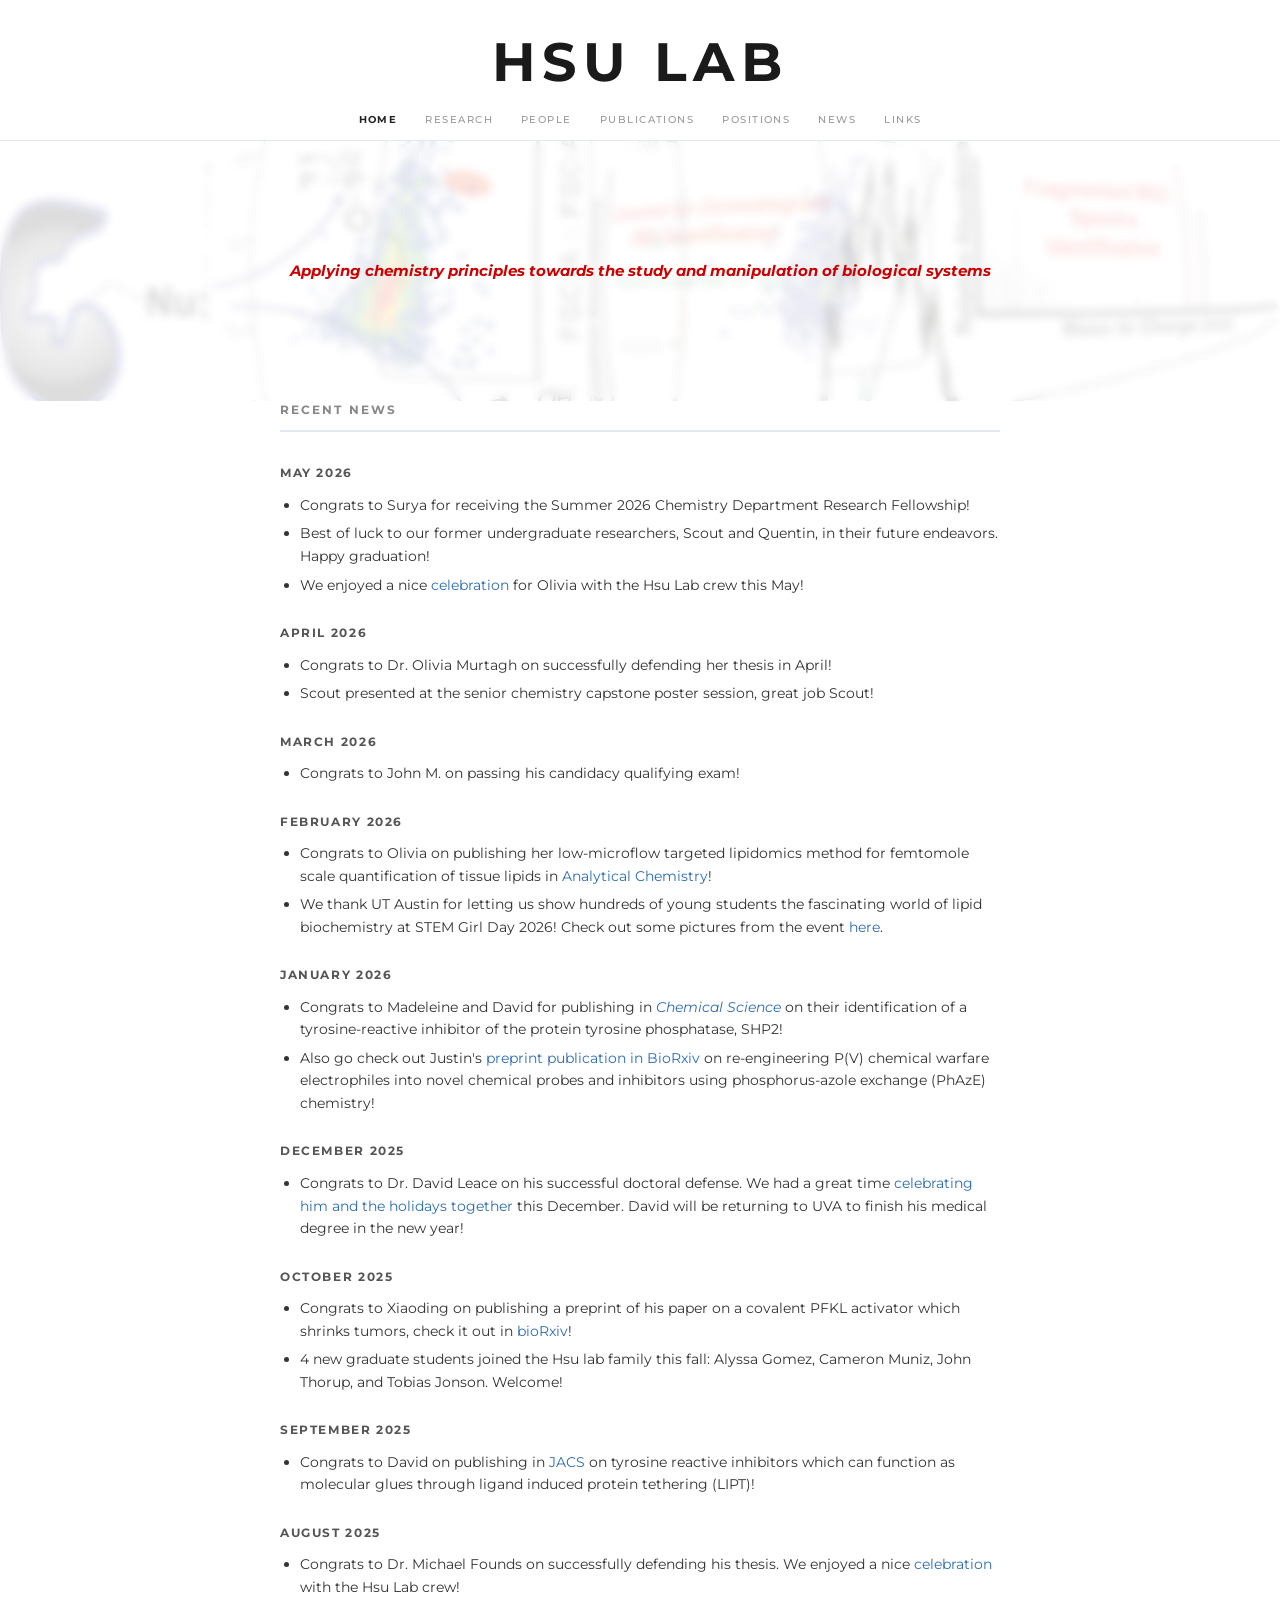
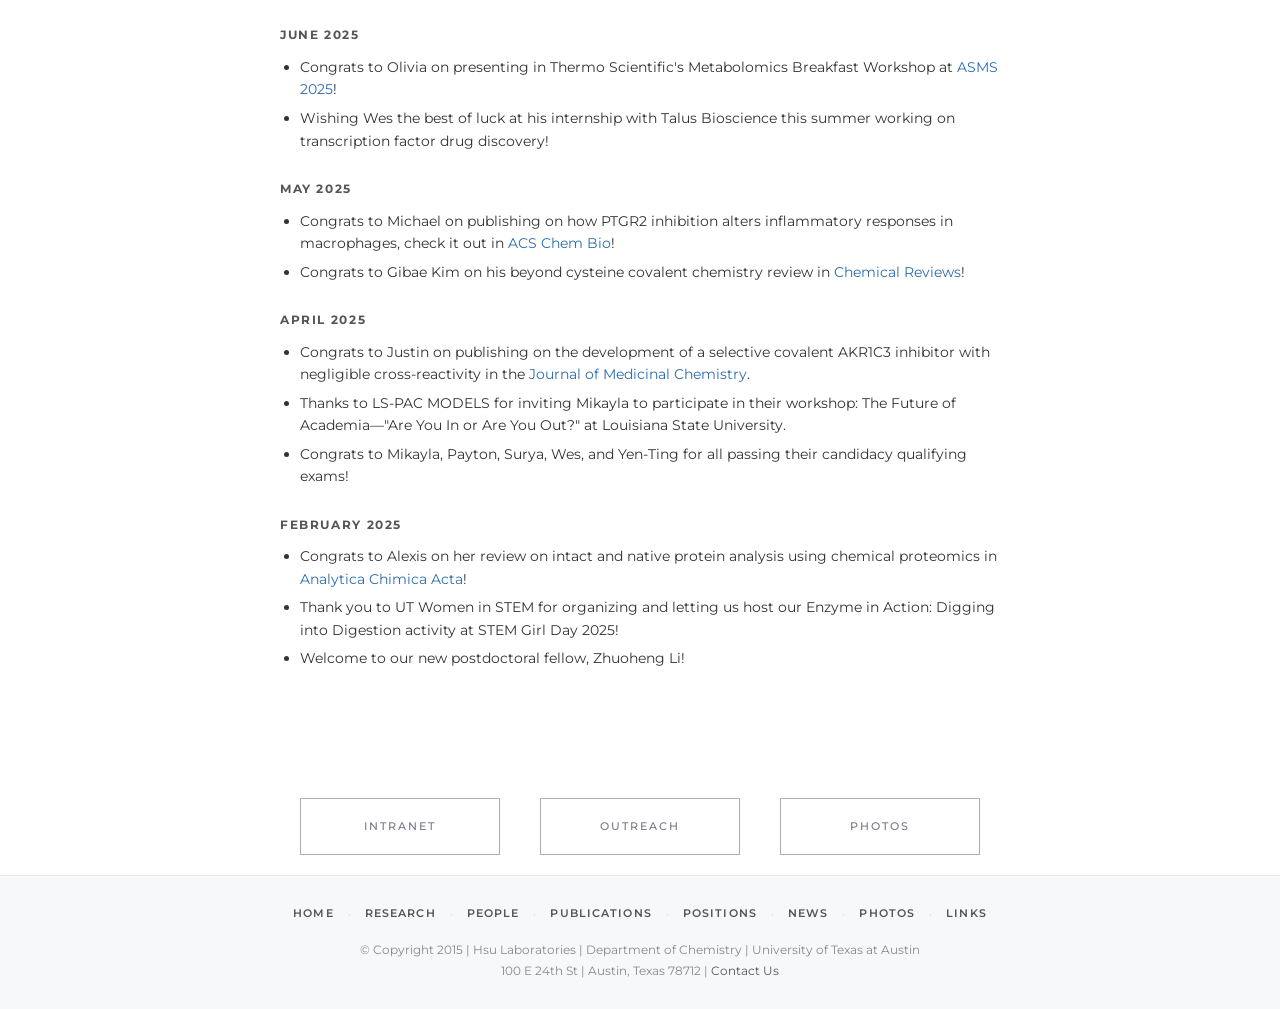
==== commit bfe13346: "Add Intranet, Outreach, Photos buttons to home page" ====
--- a/index.html
+++ b/index.html
@@ -177,6 +177,12 @@
       </ul>
     </div>
   </div>
+
+  <div style="display:flex; justify-content:center; gap:40px; padding:40px 20px 20px; flex-wrap:wrap;">
+    <a href="https://hsulab.com/intranet.html" target="_blank" style="display:block; width:200px; padding:18px; text-align:center; border:1px solid #aab; font-family:'Montserrat',sans-serif; font-size:0.7rem; font-weight:500; letter-spacing:0.18em; color:#778; text-decoration:none; text-transform:uppercase; transition:border-color 0.2s, color 0.2s;">INTRANET</a>
+    <a href="https://hsulab.com/outreach--hsu-lab.html" target="_blank" style="display:block; width:200px; padding:18px; text-align:center; border:1px solid #aab; font-family:'Montserrat',sans-serif; font-size:0.7rem; font-weight:500; letter-spacing:0.18em; color:#778; text-decoration:none; text-transform:uppercase;">OUTREACH</a>
+    <a href="photos.html" style="display:block; width:200px; padding:18px; text-align:center; border:1px solid #aab; font-family:'Montserrat',sans-serif; font-size:0.7rem; font-weight:500; letter-spacing:0.18em; color:#778; text-decoration:none; text-transform:uppercase;">PHOTOS</a>
+  </div>
 </main>
 
 <footer>
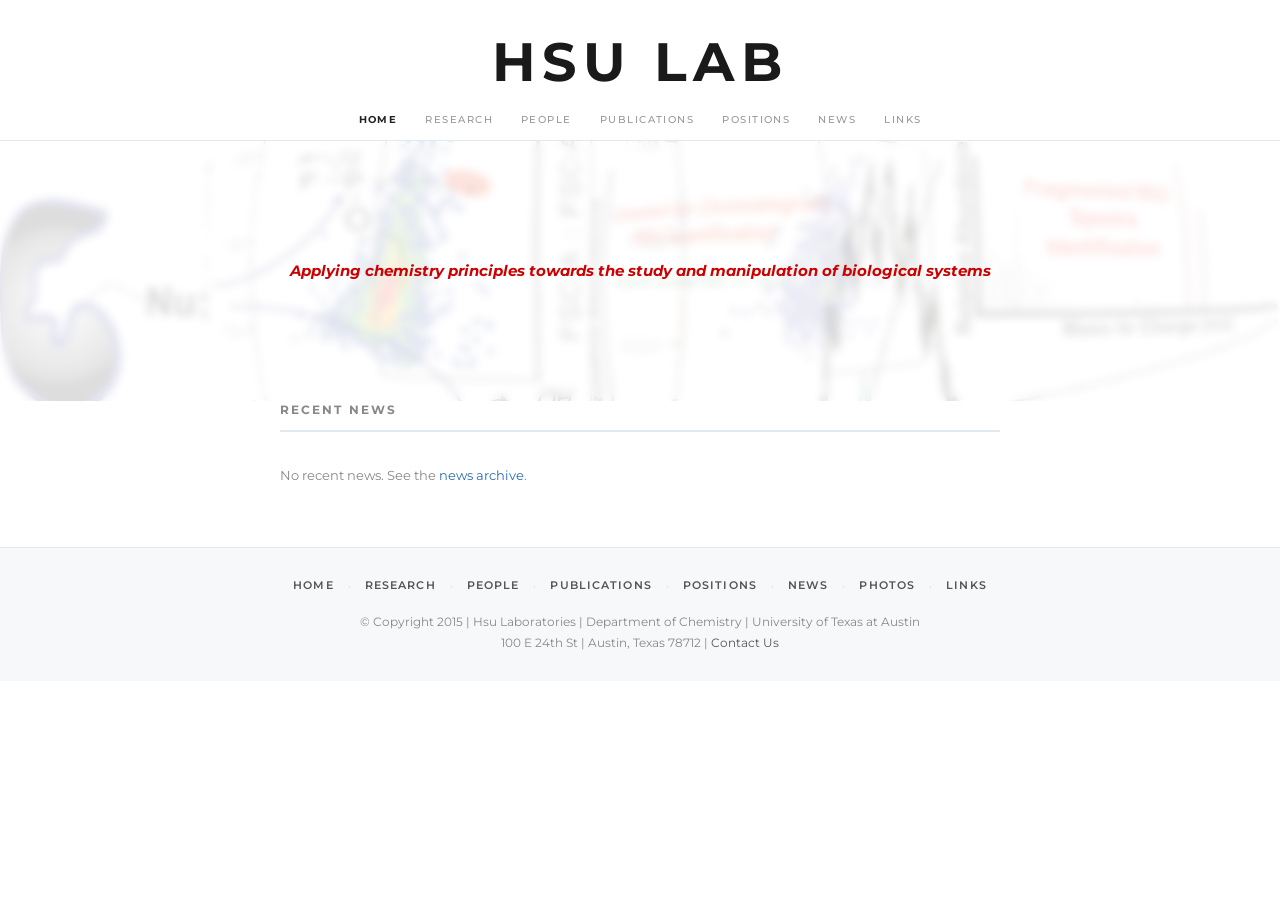
==== commit 8ed688b3: "Add admin panel, news-data.js, dynamic news rendering with 6-month auto-archive" ====
--- a/index.html
+++ b/index.html
@@ -73,115 +73,7 @@
 <main>
   <div class="news-section">
     <h2>Recent News</h2>
-
-    <div class="news-month">
-      <h3>May 2026</h3>
-      <ul>
-        <li>Congrats to Surya for receiving the Summer 2026 Chemistry Department Research Fellowship!</li>
-        <li>Best of luck to our former undergraduate researchers, Scout and Quentin, in their future endeavors. Happy graduation!</li>
-        <li>We enjoyed a nice <a href="photos.html">celebration</a> for Olivia with the Hsu Lab crew this May!</li>
-      </ul>
-    </div>
-
-    <div class="news-month">
-      <h3>April 2026</h3>
-      <ul>
-        <li>Congrats to Dr. Olivia Murtagh on successfully defending her thesis in April!</li>
-        <li>Scout presented at the senior chemistry capstone poster session, great job Scout!</li>
-      </ul>
-    </div>
-
-    <div class="news-month">
-      <h3>March 2026</h3>
-      <ul>
-        <li>Congrats to John M. on passing his candidacy qualifying exam!</li>
-      </ul>
-    </div>
-
-    <div class="news-month">
-      <h3>February 2026</h3>
-      <ul>
-        <li>Congrats to Olivia on publishing her low-microflow targeted lipidomics method for femtomole scale quantification of tissue lipids in <a href="https://pubs.acs.org/doi/full/10.1021/acs.analchem.5c05829" target="_blank">Analytical Chemistry</a>!</li>
-        <li>We thank UT Austin for letting us show hundreds of young students the fascinating world of lipid biochemistry at STEM Girl Day 2026! Check out some pictures from the event <a href="photos.html">here</a>.</li>
-      </ul>
-    </div>
-
-    <div class="news-month">
-      <h3>January 2026</h3>
-      <ul>
-        <li>Congrats to Madeleine and David for publishing in <em><a href="https://pubs.rsc.org/en/content/articlelanding/2026/sc/d5sc07398g" target="_blank">Chemical Science</a></em> on their identification of a tyrosine-reactive inhibitor of the protein tyrosine phosphatase, SHP2!</li>
-        <li>Also go check out Justin's <a href="http://biorxiv.org/content/10.64898/2026.01.27.702106v1.abstract" target="_blank">preprint publication in BioRxiv</a> on re-engineering P(V) chemical warfare electrophiles into novel chemical probes and inhibitors using phosphorus-azole exchange (PhAzE) chemistry!</li>
-      </ul>
-    </div>
-
-    <div class="news-month">
-      <h3>December 2025</h3>
-      <ul>
-        <li>Congrats to Dr. David Leace on his successful doctoral defense. We had a great time <a href="photos.html">celebrating him and the holidays together</a> this December. David will be returning to UVA to finish his medical degree in the new year!</li>
-      </ul>
-    </div>
-
-    <div class="news-month">
-      <h3>October 2025</h3>
-      <ul>
-        <li>Congrats to Xiaoding on publishing a preprint of his paper on a covalent PFKL activator which shrinks tumors, check it out in <a href="https://pmc.ncbi.nlm.nih.gov/articles/PMC12621983/" target="_blank">bioRxiv</a>!</li>
-        <li>4 new graduate students joined the Hsu lab family this fall: Alyssa Gomez, Cameron Muniz, John Thorup, and Tobias Jonson. Welcome!</li>
-      </ul>
-    </div>
-
-    <div class="news-month">
-      <h3>September 2025</h3>
-      <ul>
-        <li>Congrats to David on publishing in <a href="https://pubs.acs.org/doi/10.1021/jacs.5c06951" target="_blank">JACS</a> on tyrosine reactive inhibitors which can function as molecular glues through ligand induced protein tethering (LIPT)!</li>
-      </ul>
-    </div>
-
-    <div class="news-month">
-      <h3>August 2025</h3>
-      <ul>
-        <li>Congrats to Dr. Michael Founds on successfully defending his thesis. We enjoyed a nice <a href="photos.html">celebration</a> with the Hsu Lab crew!</li>
-      </ul>
-    </div>
-
-    <div class="news-month">
-      <h3>June 2025</h3>
-      <ul>
-        <li>Congrats to Olivia on presenting in Thermo Scientific's Metabolomics Breakfast Workshop at <a href="https://assets.thermofisher.com/TFS-Assets/CMD/brochures/bk-003744-ASMS-2025-bk003744-en-teaser.pdf" target="_blank">ASMS 2025</a>!</li>
-        <li>Wishing Wes the best of luck at his internship with Talus Bioscience this summer working on transcription factor drug discovery!</li>
-      </ul>
-    </div>
-
-    <div class="news-month">
-      <h3>May 2025</h3>
-      <ul>
-        <li>Congrats to Michael on publishing on how PTGR2 inhibition alters inflammatory responses in macrophages, check it out in <a href="https://pubs.acs.org/doi/full/10.1021/acschembio.5c00231" target="_blank">ACS Chem Bio</a>!</li>
-        <li>Congrats to Gibae Kim on his beyond cysteine covalent chemistry review in <a href="https://pubs.acs.org/doi/10.1021/acs.chemrev.5c00001" target="_blank">Chemical Reviews</a>!</li>
-      </ul>
-    </div>
-
-    <div class="news-month">
-      <h3>April 2025</h3>
-      <ul>
-        <li>Congrats to Justin on publishing on the development of a selective covalent AKR1C3 inhibitor with negligible cross-reactivity in the <a href="https://pubs.acs.org/doi/full/10.1021/acs.jmedchem.5c00050" target="_blank">Journal of Medicinal Chemistry</a>.</li>
-        <li>Thanks to LS-PAC MODELS for inviting Mikayla to participate in their workshop: The Future of Academia—"Are You In or Are You Out?" at Louisiana State University.</li>
-        <li>Congrats to Mikayla, Payton, Surya, Wes, and Yen-Ting for all passing their candidacy qualifying exams!</li>
-      </ul>
-    </div>
-
-    <div class="news-month">
-      <h3>February 2025</h3>
-      <ul>
-        <li>Congrats to Alexis on her review on intact and native protein analysis using chemical proteomics in <a href="https://www.sciencedirect.com/science/article/pii/S0003267024013527?via%3Dihub" target="_blank">Analytica Chimica Acta</a>!</li>
-        <li>Thank you to UT Women in STEM for organizing and letting us host our Enzyme in Action: Digging into Digestion activity at STEM Girl Day 2025!</li>
-        <li>Welcome to our new postdoctoral fellow, Zhuoheng Li!</li>
-      </ul>
-    </div>
-  </div>
-
-  <div style="display:flex; justify-content:center; gap:40px; padding:40px 20px 20px; flex-wrap:wrap;">
-    <a href="https://hsulab.com/intranet.html" target="_blank" style="display:block; width:200px; padding:18px; text-align:center; border:1px solid #aab; font-family:'Montserrat',sans-serif; font-size:0.7rem; font-weight:500; letter-spacing:0.18em; color:#778; text-decoration:none; text-transform:uppercase; transition:border-color 0.2s, color 0.2s;">INTRANET</a>
-    <a href="https://hsulab.com/outreach--hsu-lab.html" target="_blank" style="display:block; width:200px; padding:18px; text-align:center; border:1px solid #aab; font-family:'Montserrat',sans-serif; font-size:0.7rem; font-weight:500; letter-spacing:0.18em; color:#778; text-decoration:none; text-transform:uppercase;">OUTREACH</a>
-    <a href="photos.html" style="display:block; width:200px; padding:18px; text-align:center; border:1px solid #aab; font-family:'Montserrat',sans-serif; font-size:0.7rem; font-weight:500; letter-spacing:0.18em; color:#778; text-decoration:none; text-transform:uppercase;">PHOTOS</a>
+    <div id="news-container"></div>
   </div>
 </main>
 
@@ -202,5 +94,33 @@
   </p>
 </footer>
 
+<script src="news-data.js"></script>
+<script>
+function renderNews() {
+  const container = document.getElementById('news-container');
+  const now = new Date();
+  const sixMonthsAgo = new Date(now.getFullYear(), now.getMonth() - 6, 1);
+  
+  const recent = HSU_LAB_NEWS.filter(group => {
+    const [yr, mo] = group.date.split('-');
+    return new Date(yr, mo - 1) >= sixMonthsAgo;
+  });
+  
+  if(recent.length === 0) {
+    container.innerHTML = '<p style="color:#888;font-size:0.84rem;">No recent news. See the <a href="news.html">news archive</a>.</p>';
+    return;
+  }
+  
+  const monthNames = ['January','February','March','April','May','June','July','August','September','October','November','December'];
+  
+  container.innerHTML = recent.map(group => {
+    const [yr, mo] = group.date.split('-');
+    const label = monthNames[parseInt(mo)-1].toUpperCase() + ' ' + yr;
+    const items = group.items.map(i => `<li>${i}</li>`).join('');
+    return `<div class="news-month"><h3>${label}</h3><ul>${items}</ul></div>`;
+  }).join('');
+}
+renderNews();
+</script>
 </body>
 </html>
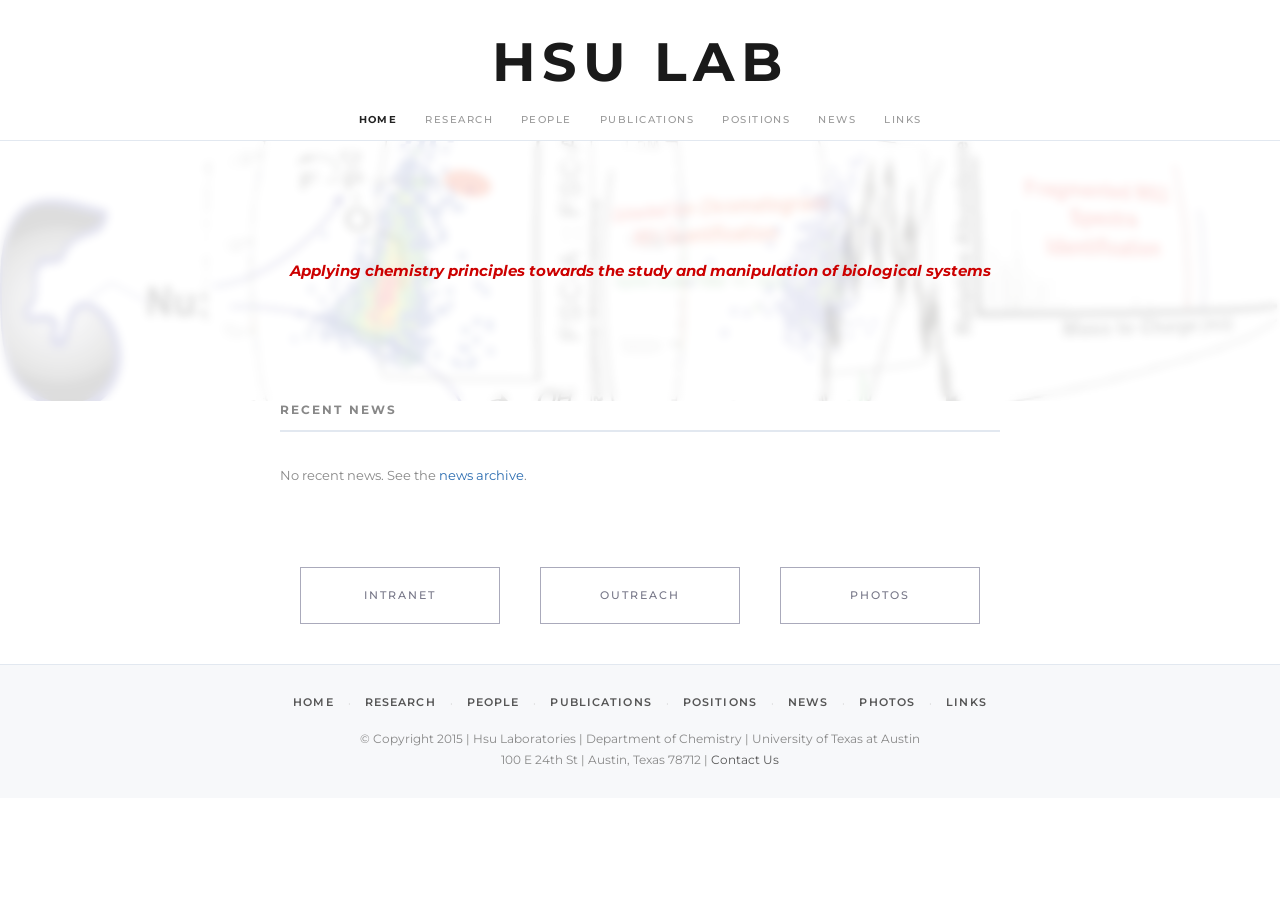
==== commit f3bbf8eb: "Add back Intranet, Outreach, Photos buttons to home page" ====
--- a/index.html
+++ b/index.html
@@ -75,6 +75,12 @@
     <h2>Recent News</h2>
     <div id="news-container"></div>
   </div>
+
+  <div style="display:flex; justify-content:center; gap:40px; padding:20px 20px 40px; flex-wrap:wrap;">
+    <a href="intranet.html" style="display:block; width:200px; padding:18px; text-align:center; border:1px solid #aab; font-family:'Montserrat',sans-serif; font-size:0.7rem; font-weight:500; letter-spacing:0.18em; color:#778; text-decoration:none; text-transform:uppercase;">INTRANET</a>
+    <a href="outreach.html" style="display:block; width:200px; padding:18px; text-align:center; border:1px solid #aab; font-family:'Montserrat',sans-serif; font-size:0.7rem; font-weight:500; letter-spacing:0.18em; color:#778; text-decoration:none; text-transform:uppercase;">OUTREACH</a>
+    <a href="photos.html" style="display:block; width:200px; padding:18px; text-align:center; border:1px solid #aab; font-family:'Montserrat',sans-serif; font-size:0.7rem; font-weight:500; letter-spacing:0.18em; color:#778; text-decoration:none; text-transform:uppercase;">PHOTOS</a>
+  </div>
 </main>
 
 <footer>
